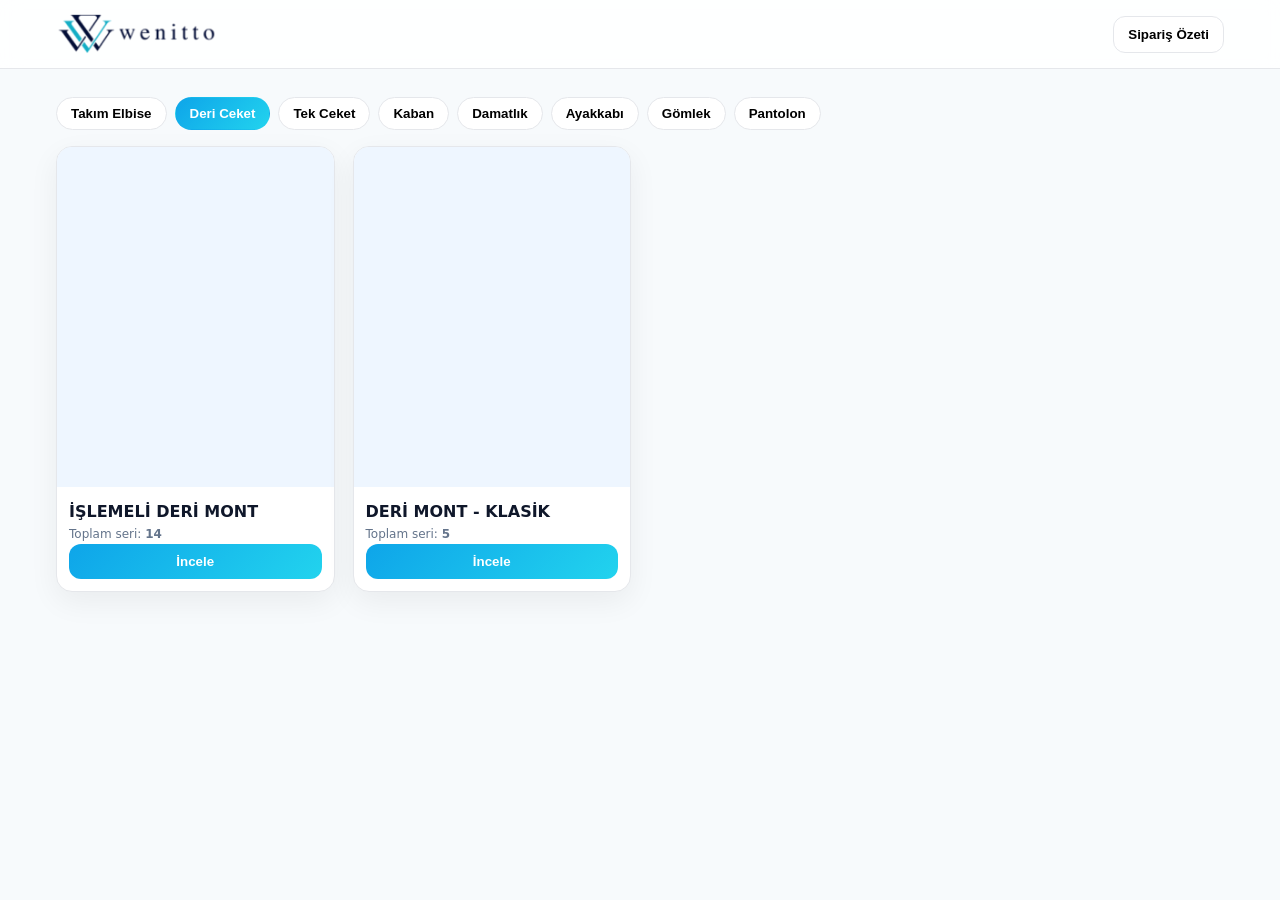
==== index.html @ d5bfa635 "Update index.html" ====
<!doctype html>
<html lang="tr">
<head>
<meta charset="utf-8"/>
<meta name="viewport" content="width=device-width, initial-scale=1"/>
<title>Wenitto – Toptan Sipariş</title>
<style>
:root{--bg:#f7fafc;--panel:#fff;--border:#e5e7eb;--muted:#64748b;--text:#0f172a;
      --brand:#0ea5e9;--brand2:#22d3ee;--shadow:0 10px 30px rgba(2,8,23,.06)}
*{box-sizing:border-box} body{margin:0;background:var(--bg);color:var(--text);font:16px/1.6 system-ui,-apple-system,Segoe UI,Roboto,Helvetica,Arial}
a{color:inherit} img{display:block;max-width:100%}
header{position:sticky;top:0;z-index:30;background:#ffffffd9;backdrop-filter:saturate(180%) blur(10px);border-bottom:1px solid var(--border)}
.wrap{max-width:1200px;margin:0 auto;padding:14px 16px}
.flex{display:flex;gap:12px;align-items:center}.grow{flex:1}.logo img{height:40px}
.btn{border:0;border-radius:12px;padding:10px 14px;cursor:pointer;font-weight:700}
.btn.primary{background:linear-gradient(135deg,var(--brand),var(--brand2));color:#fff}
.btn.ghost{background:#fff;border:1px solid var(--border)}
.tabs{display:flex;gap:8px;flex-wrap:wrap;margin:10px 0 16px}
.tab{border:1px solid var(--border);background:#fff;border-radius:999px;padding:8px 14px;font-weight:700;cursor:pointer}
.tab.active{background:linear-gradient(135deg,var(--brand),var(--brand2));color:#fff;border-color:transparent}
.grid{display:grid;grid-template-columns:repeat(auto-fill,minmax(260px,1fr));gap:18px}
.card{background:var(--panel);border:1px solid var(--border);border-radius:16px;overflow:hidden;box-shadow:var(--shadow);display:flex;flex-direction:column}
.thumb{height:340px;background:#eef6ff;display:flex;align-items:center;justify-content:center;overflow:hidden}
.thumb img{height:100%;object-fit:cover}
.pad{padding:12px}.title{font-weight:800}.muted{color:var(--muted)}
.small{font-size:12px;color:var(--muted)}
.btn.block{width:100%}

/* Drawer */
.drawer{position:fixed;right:16px;bottom:16px;width:min(460px,92vw);background:#fff;border:1px solid var(--border);border-radius:16px;overflow:hidden;box-shadow:var(--shadow)}
.drawer header{display:flex;gap:10px;align-items:center;padding:10px;border-bottom:1px solid var(--border)}
.line{display:flex;align-items:start;justify-content:space-between;gap:8px;border-top:1px dashed var(--border);padding:10px 12px}

/* Modal */
dialog{border:1px solid var(--border);border-radius:16px;padding:0;background:#fff;max-width:min(1000px,96vw);box-shadow:var(--shadow)}
dialog::backdrop{background:rgba(2,8,23,.35)}
.modal-head{display:flex;gap:12px;align-items:center;padding:12px;border-bottom:1px solid var(--border)}
.modal-body{display:grid;grid-template-columns:1.1fr 1fr}
@media(max-width:840px){.modal-body{grid-template-columns:1fr}}
.left{min-height:420px}.left img{width:100%;height:100%;object-fit:cover}
.kv{display:grid;grid-template-columns:120px 1fr;gap:8px 12px;padding:12px;font-size:14px}
.blockbox{margin:12px;padding:12px;border:1px solid var(--border);border-radius:12px;background:#f8fafc}
.pills{display:grid;grid-template-columns:repeat(3,1fr);gap:8px}
.pill{background:#fff;border:1px solid var(--border);border-radius:10px;padding:10px;text-align:center}
.stockok{color:#065f46;font-weight:700}.stockzero{color:#b91c1c;font-weight:700}
.swatches{display:flex;gap:6px;flex-wrap:wrap;padding:0 12px 12px}
.sw{border:1px solid var(--border);background:#fff;border-radius:999px;padding:6px 10px;font-size:12px;cursor:pointer}
.sw.active{background:linear-gradient(135deg,var(--brand),var(--brand2));color:#fff;border-color:transparent}
</style>
</head>
<body>
<header>
  <div class="wrap flex">
    <div class="logo"><img src="wenitto-logo.png" alt="Wenitto"></div>
    <div class="grow"></div>
    <button id="btnOpenOrder" class="btn ghost">Sipariş Özeti</button>
  </div>
</header>

<main class="wrap" style="padding:18px 16px 120px">
  <nav id="tabs" class="tabs"></nav>
  <div id="grid" class="grid"></div>
</main>

<!-- Drawer -->
<section id="drawer" class="drawer" hidden>
  <header><b>Sipariş Özeti</b><div class="grow"></div><button id="btnCloseOrder" class="btn ghost">Kapat</button></header>
  <div id="orderLines"></div>
  <div class="line"><div class="muted">Toplam Seri</div><div id="totalSeries" style="font-weight:800">0</div></div>
  <div class="line"><div class="muted">Toplam Adet</div><div id="totalQty" style="font-weight:800">0</div></div>
  <div class="line">
    <button id="btnClear" class="btn ghost">Temizle</button>
    <button id="btnWhatsApp" class="btn primary" style="flex:1">WhatsApp Sipariş</button>
  </div>
</section>

<!-- Modal -->
<dialog id="modal">
  <div class="modal-head">
    <div id="mTitle" style="font-weight:800"></div>
    <div class="grow"></div>
    <button id="mClose" class="btn ghost">Kapat</button>
  </div>

  <!-- renk swatch -->
  <div id="variantRow" class="swatches" hidden></div>

  <div class="modal-body">
    <div class="left"><img id="mImg" alt=""></div>
    <div class="right">
      <div class="kv">
        <div>Ürün Kodu</div><div id="mSku" class="muted"></div>
        <div>Renk</div><div id="mColor" class="muted"></div>
        <div>Kategori</div><div id="mCat" class="muted"></div>
        <div>Beden Seti</div><div id="mSizeSet" class="muted"></div>
      </div>

      <div class="blockbox">
        <div style="display:flex;gap:12px;align-items:center;flex-wrap:wrap">
          <div>Depo: <span id="mStockText" class="stockok"></span></div>
          <div class="muted">|</div>
          <div><b>Kaç Seri?</b> <input id="seriesCount" type="number" min="1" value="1" style="width:90px;padding:8px;border:1px solid var(--border);border-radius:10px"></div>
        </div>
        <div style="margin-top:10px" class="pills" id="pillGrid"></div>
        <small class="muted">Tam seri zorunlu: 1 seri = listelenen bedenlerin her birinden 1 adet.</small>
        <div style="margin-top:10px">
          <button id="mAdd" class="btn primary" style="width:100%">Seriyi Sepete Ekle</button>
        </div>
      </div>
    </div>
  </div>
</dialog>

<script>
/* ================== AYARLAR ================== */
const WHATSAPP_NUMBER = "905418955499";
const SIZE_SET = ["2XL","3XL","L","M","XL"]; // gösterim sırası
const CATEGORIES = ["Takım Elbise","Deri Ceket","Tek Ceket","Kaban","Damatlık","Ayakkabı","Gömlek","Pantolon"];
let currentCat = "Deri Ceket";

/* ============== VERİ YAPISI (MODEL + VARYANT + STOK) ==============
   Deri Ceket kategorisinde model bazlı (tek kart) + renk varyantlı yapı.
   stockMap: { "2XL": 7, "3XL": 7, "L": 7, "M": 7, "XL": 7 }
   Toplam SERİ = stockMap içindeki minimum değer (tam seri için her bedenden 1 gereklidir)
*/

/* ---- MODELS (renk çipli) ---- */
const MODELS = [
  /* Deri Ceket – ÖRNEK model (3 renk) */
  {
    cat:"Deri Ceket",
    model:"WN04RF007",
    name:"İŞLEMELİ DERİ MONT",
    sizes:[...SIZE_SET],
    variants:[
      { color:"Kahve",  sku:"WN04RF007-KAH",  img:"https://via.placeholder.com/600x750?text=WN04SF053-KAH",
        stockMap:{ "2XL":7, "3XL":7, "L":7, "M":7, "XL":7 } },
      { color:"Siyah",  sku:"WN04SF053-SIY",  img:"https://via.placeholder.com/600x750?text=WN04SF053-SIY",
        stockMap:{ "2XL":7, "3XL":7, "L":7, "M":7, "XL":7 } },
    ]
  },

  /* Başka bir Deri Ceket modeli – örnek */
  {
    cat:"Deri Ceket",
    model:"WN05LX110",
    name:"DERİ MONT - KLASİK",
    sizes:[...SIZE_SET],
    variants:[
      { color:"Siyah",  sku:"WN05LX110-SIY", img:"https://via.placeholder.com/600x750?text=WN05LX110-SIY",
        stockMap:{ "2XL":3, "3XL":4, "L":4, "M":4, "XL":3 } },
      { color:"Kahve",  sku:"WN05LX110-KAH", img:"https://via.placeholder.com/600x750?text=WN05LX110-KAH",
        stockMap:{ "2XL":2, "3XL":2, "L":2, "M":2, "XL":2 } },
    ]
  },

  /* Diğer kategorilerde de örnek model istersek buraya ekleyebiliriz */
];

/* ---- PRODUCTS (tek renk kart) -> sadece örnek göstermek için ---- */
const PRODUCTS = [
  { cat:"Takım Elbise", sku:"WN-SUIT-001-NVY", name:"Klasik Takım – Lacivert", color:"Lacivert",
    sizes:[46,48,50,52,54,56], img:"https://images.unsplash.com/photo-1592878904946-b3cd1d0a9f28?q=80&w=1200&auto=format&fit=crop"},
  { cat:"Takım Elbise", sku:"WN-SUIT-002-GRY", name:"Modern Takım – Gri", color:"Gri",
    sizes:[46,48,50,52,54,56], img:"https://images.unsplash.com/photo-1542326237-94b1c5a5382a?q=80&w=1200&auto=format&fit=crop"},

  { cat:"Tek Ceket", sku:"WN-JKT-055-BLK", name:"Twill Ceket – Siyah", color:"Siyah",
    sizes:[46,48,50,52,54], img:"https://images.unsplash.com/photo-1520975954732-35dd222996f2?q=80&w=1200&auto=format&fit=crop"},

  { cat:"Kaban", sku:"WN-COAT-210-CAM", name:"Wool Coat – Camel", color:"Camel",
    sizes:[48,50,52,54,56], img:"https://images.unsplash.com/photo-1519741347686-c1e0d8be53ae?q=80&w=1200&auto=format&fit=crop"},

  { cat:"Damatlık", sku:"WN-TUX-001-BLK", name:"Damatlık – Siyah", color:"Siyah",
    sizes:[46,48,50,52,54], img:"https://images.unsplash.com/photo-1520975954732-35dd222996f2?q=80&w=1200&auto=format&fit=crop"},

  { cat:"Ayakkabı", sku:"WN-SHOE-001-BLK", name:"Klasik Ayakkabı", color:"Siyah",
    sizes:["40","41","42","43","44"], img:"https://images.unsplash.com/photo-1552346154-21d32810aba3?q=80&w=1200&auto=format&fit=crop"},

  { cat:"Gömlek", sku:"WN-SHIRT-001-WHT", name:"Düz Gömlek – Beyaz", color:"Beyaz",
    sizes:["S","M","L","XL","2XL"], img:"https://images.unsplash.com/photo-1541099649105-f69ad21f3246?q=80&w=1200&auto=format&fit=crop"},

  { cat:"Pantolon", sku:"WN-PANT-001-GRY", name:"Klasik Pantolon – Gri", color:"Gri",
    sizes:[46,48,50,52,54], img:"https://images.unsplash.com/photo-1548883354-bef28f394cfe?q=80&w=1200&auto=format&fit=crop"},
];

/* ================== INVENTORY ==================
   MODELS içindeki stockMap kalıcı kaynaktır.
   SERİ SAYISI = ilgili varyantın stockMap içindeki min değer.
   Sepete ekleyince stockMap[beden] -= seriSayısı (her beden için).
*/

/* ---------- UI Helpers ---------- */
const TABS=document.getElementById('tabs');
const GRID=document.getElementById('grid');
function hTabs(){
  TABS.innerHTML=CATEGORIES.map(c=>`<button class="tab ${c===currentCat?'active':''}" data-cat="${c}">${c}</button>`).join('');
}
TABS.addEventListener('click',e=>{
  const b=e.target.closest('.tab'); if(!b) return;
  currentCat=b.dataset.cat; hTabs(); renderGrid();
});

function cardForProduct(p){
  return `<article class="card">
    <div class="thumb"><img src="${p.img}" alt=""></div>
    <div class="pad">
      <div class="title">${p.name}</div>
      <div class="small">${p.sku} · ${p.color||""}</div>
      <button class="btn block primary" data-sku="${p.sku}">İncele</button>
    </div>
  </article>`;
}

function seriesFromStockMap(stockMap){
  // min değer (tam seri için her bedenden bir gerekir)
  return Math.max(0, ...[1]) && Math.min(...Object.values(stockMap||{}).map(x=>Number(x)||0));
}

function cardForModel(m){
  const totalSeries = m.variants.reduce((s,v)=> s + seriesFromStockMap(v.stockMap), 0);
  const cover = m.variants[0]?.img || "";
  return `<article class="card">
    <div class="thumb"><img src="${cover}" alt=""></div>
    <div class="pad">
      <div class="title">${m.name}</div>
      <div class="small">Toplam seri: <b>${totalSeries}</b></div>
      <button class="btn block primary" data-open-model="${m.model}">İncele</button>
    </div>
  </article>`;
}

function renderGrid(){
  const ms = MODELS.filter(x=>x.cat===currentCat);
  const ps = PRODUCTS.filter(x=>x.cat===currentCat);
  const html1 = ms.map(cardForModel).join('');
  const html2 = ps.slice(0,3).map(cardForProduct).join('');
  GRID.innerHTML = (html1 + html2) || `<div class="muted">Bu kategoride henüz ürün yok.</div>`;
}

/* ================== MODAL (ÜRÜN DETAYI) ================== */
const modal = document.getElementById('modal');
const mTitle=document.getElementById('mTitle'), mSku=document.getElementById('mSku'),
      mColor=document.getElementById('mColor'), mCat=document.getElementById('mCat'),
      mImg=document.getElementById('mImg'), mSizeSet=document.getElementById('mSizeSet'),
      mStockText=document.getElementById('mStockText'), seriesCountInput=document.getElementById('seriesCount'),
      mAdd=document.getElementById('mAdd'), mClose=document.getElementById('mClose'),
      variantRow=document.getElementById('variantRow'), pillGrid=document.getElementById('pillGrid');

let currentModel=null, currentVariantIndex=0, currentSizes=[], currentCatName="";

function openModel(m, vi=0){
  currentModel=m; currentVariantIndex=vi; currentCatName=m.cat; currentSizes=m.sizes||[];
  showVariant(vi);
  // renk çipleri
  variantRow.hidden=false;
  variantRow.innerHTML = m.variants.map((v,i)=>`<button class="sw ${i===vi?'active':''}" data-vi="${i}">${v.color}</button>`).join('');
  modal.showModal();
}

function showVariant(vi){
  currentVariantIndex=vi;
  const v = currentModel.variants[vi];
  mTitle.textContent = `${currentModel.name}`;
  mSku.textContent = v.sku; mColor.textContent = v.color; mCat.textContent=currentModel.cat;
  mImg.src = v.img;
  mSizeSet.textContent = currentModel.sizes.join(" - ");
  const seri = seriesFromStockMap(v.stockMap);
  mStockText.textContent = `${seri} seri`;
  mStockText.className = seri>0 ? 'stockok' : 'stockzero';
  seriesCountInput.value = 1;
  drawPills(v.stockMap, 0);
}

function drawPills(stockMap, req){
  // req: istenen seri
  pillGrid.innerHTML = currentSizes.map(sz=>{
    const left = (stockMap[sz]||0);
    const after = Math.max(0, left - req);
    return `<div class="pill">
      <div><b>${sz}</b></div>
      <div class="small">Kalan: <b>${left}</b></div>
      ${req>0? `<div class="small">Sonrası: <b>${after}</b></div>`:''}
    </div>`;
  }).join('');
}

variantRow.addEventListener('click',(e)=>{
  const sw=e.target.closest('.sw'); if(!sw) return;
  openModel(currentModel, Number(sw.dataset.vi));
});

seriesCountInput.addEventListener('input',()=>{
  const n = Math.max(1, parseInt(seriesCountInput.value||'1',10));
  seriesCountInput.value = n;
  const v = currentModel.variants[currentVariantIndex];
  drawPills(v.stockMap, n);
});

mClose.addEventListener('click',()=>modal.close());

GRID.addEventListener('click',(e)=>{
  const b=e.target.closest('[data-open-model]');
  if(b){
    const m = MODELS.find(x=>x.model===b.dataset.openModel);
    if(m) openModel(m,0);
    return;
  }
  const pbtn=e.target.closest('[data-sku]');
  if(pbtn){
    const p = PRODUCTS.find(x=>x.sku===pbtn.dataset.sku);
    if(p){ // tek renk ürün için minimal modal
      currentModel = {cat:p.cat, name:p.name, sizes:p.sizes, variants:[{color:p.color, sku:p.sku, img:p.img, stockMap:Object.fromEntries((p.sizes||[]).map(s=>[s,99]))}]};
      openModel(currentModel,0);
    }
  }
});

/* ================== CART & STOK DÜŞÜRME ================== */
const drawer=document.getElementById('drawer'), btnOpenOrder=document.getElementById('btnOpenOrder'),
      btnCloseOrder=document.getElementById('btnCloseOrder'), btnClear=document.getElementById('btnClear'),
      btnWhatsApp=document.getElementById('btnWhatsApp'), orderLines=document.getElementById('orderLines'),
      totalQtyEl=document.getElementById('totalQty'), totalSeriesEl=document.getElementById('totalSeries');

const CART = new Map(); // key=sku
btnOpenOrder.addEventListener('click',()=>drawer.hidden=false);
btnCloseOrder.addEventListener('click',()=>drawer.hidden=true);
btnClear.addEventListener('click',()=>{ CART.clear(); renderOrder(); });

mAdd.addEventListener('click',()=>{
  const want = Math.max(1, parseInt(seriesCountInput.value||'1',10));
  const v = currentModel.variants[currentVariantIndex];
  const seri = seriesFromStockMap(v.stockMap);
  if(want > seri){ alert(`Yetersiz seri. Mevcut: ${seri}`); return; }

  // Sepete yaz
  const key=v.sku;
  const prev=CART.get(key)||{series:0};
  CART.set(key,{ sku:v.sku, name:currentModel.name, color:v.color, cat:currentModel.cat, series:prev.series+want, sizes:[...currentModel.sizes] });

  // Stoku düşür (her bedenden want)
  currentModel.sizes.forEach(sz=>{ v.stockMap[sz] = Math.max(0, (v.stockMap[sz]||0) - want); });

  // modal bilgilerini güncelle
  showVariant(currentVariantIndex);
  renderOrder();
  drawer.hidden=false;
});

function renderOrder(){
  let html=''; let totalSeries=0, totalQty=0;
  for(const row of CART.values()){
    const qty = row.series * row.sizes.length;
    totalSeries += row.series; totalQty += qty;
    html += `<div class="line">
      <div>
        <div style="font-weight:700">${row.name} – ${row.color}</div>
        <div class="muted">${row.sku} · ${row.cat}</div>
        <div class="muted">Seri (${row.sizes.join(' / ')}): <b>${row.series}</b> → Adet: <b>${qty}</b></div>
      </div>
      <button class="btn ghost" data-del="${row.sku}">Sil</button>
    </div>`;
  }
  orderLines.innerHTML = html || `<div class="line"><div class="muted">Sepet boş.</div></div>`;
  totalQtyEl.textContent = totalQty; totalSeriesEl.textContent = totalSeries;
  renderGrid(); // kartlardaki toplam seri yenilensin
}
orderLines.addEventListener('click',(e)=>{
  const b=e.target.closest('button[data-del]'); if(!b) return;
  const row = CART.get(b.dataset.del); if(!row) return;

  // stoku iade etmek istersen:
  // ilgili modeli bul → ilgili varyant → her bedene row.series ekle
  for(const m of MODELS){
    const v = m.variants?.find(x=>x && x.sku===row.sku);
    if(v){
      m.sizes.forEach(sz=>{ v.stockMap[sz] = (v.stockMap[sz]||0) + row.series; });
      break;
    }
  }
  CART.delete(b.dataset.del);
  renderOrder();
});

btnWhatsApp.addEventListener('click',()=>{
  if(CART.size===0){ alert("Sepet boş."); return; }
  const lines=[];
  for(const row of CART.values()){
    const per = row.sizes.map(s=>`${s}: ${row.series}`).join(', ');
    lines.push(`- ${row.sku} (${row.color}) · SERİ x${row.series} [${row.sizes.join('/')}] | ${per}`);
  }
  const msg = `Wenitto Toptan Sipariş%0A%0A${lines.join('%0A')}%0A%0AToplam Seri: ${totalSeriesEl.textContent}%0AToplam Adet: ${totalQtyEl.textContent}`;
  window.open(`https://wa.me/${WHATSAPP_NUMBER}?text=${msg}`,'_blank');
});

/* ================== INIT ================== */
(function init(){
  hTabs(); renderGrid();
})();
</script>

<!-- ================== BURAYA EXCEL'DEN JSON YAPIŞTIR (İSTEĞE BAĞLI) ==================
  Şekil:
  MODELS.push({
    cat:"Deri Ceket",
    model:"WN04SF053",
    name:"DERİ MONT - BİKER",
    sizes:["2XL","3XL","L","M","XL"],
    variants:[
      { color:"Kahve", sku:"WN04SF053-KAH", img:"/img/deri/WN04SF053-KAH.jpg",
        stockMap:{ "2XL":5, "3XL":5, "L":5, "M":5, "XL":5 } },
      { color:"Siyah", sku:"WN04SF053-SIY", img:"/img/deri/WN04SF053-SIY.jpg",
        stockMap:{ "2XL":7, "3XL":7, "L":7, "M":7, "XL":7 } },
      { color:"Taba",  sku:"WN04SF053-TAB", img:"/img/deri/WN04SF053-TAB.jpg",
        stockMap:{ "2XL":5, "3XL":5, "L":5, "M":5, "XL":5 } }
    ]
  });
  Yapıştırınca sayfayı yenile; otomatik kartlara eklenecek.
============================================================================ -->
</body>
</html>
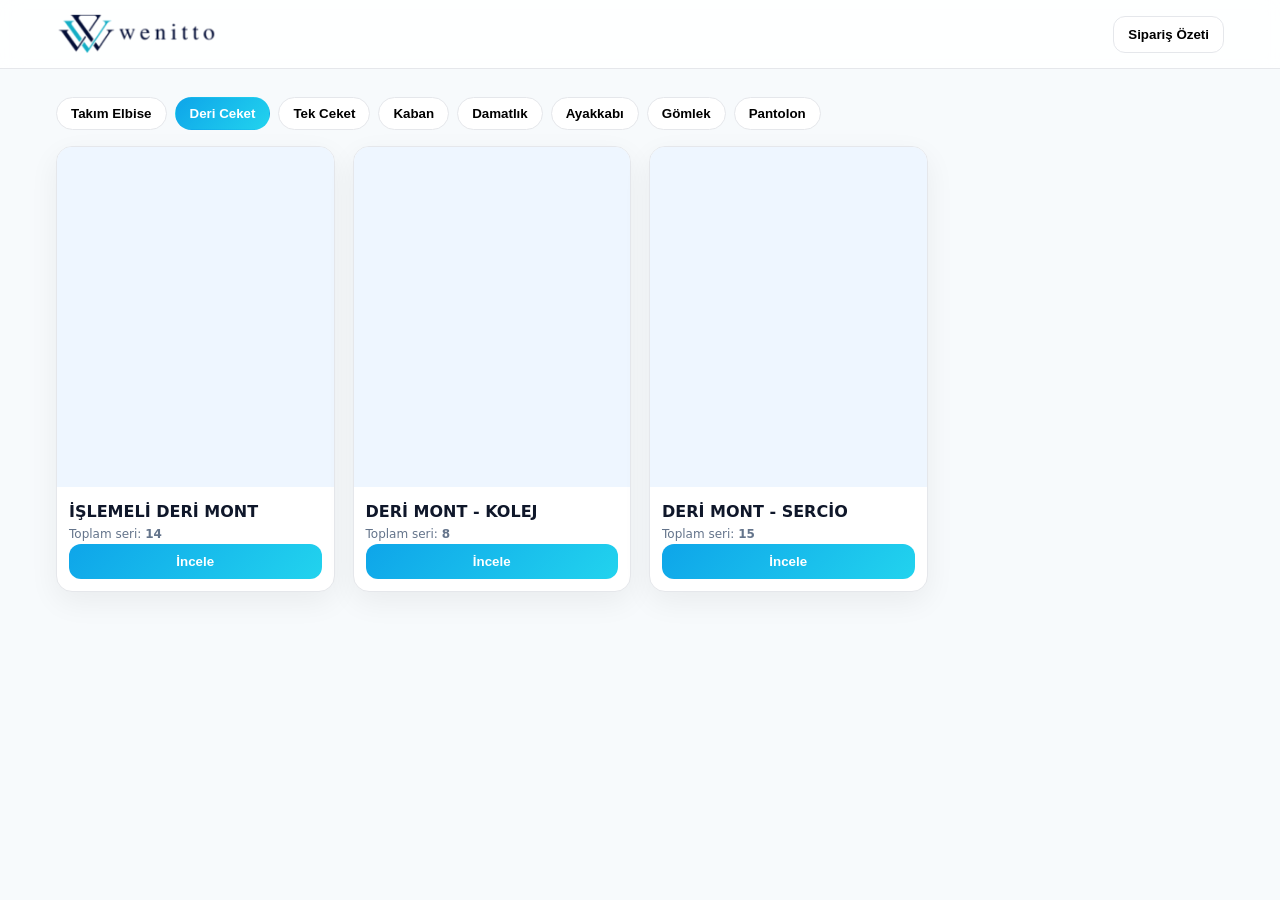
==== commit 2c50b141: "Update index.html" ====
--- a/index.html
+++ b/index.html
@@ -135,7 +135,7 @@
     variants:[
       { color:"Kahve",  sku:"WN04RF007-KAH",  img:"https://via.placeholder.com/600x750?text=WN04SF053-KAH",
         stockMap:{ "2XL":7, "3XL":7, "L":7, "M":7, "XL":7 } },
-      { color:"Siyah",  sku:"WN04SF053-SIY",  img:"https://via.placeholder.com/600x750?text=WN04SF053-SIY",
+      { color:"Siyah",  sku:"WN04RF007-SIY",  img:"https://via.placeholder.com/600x750?text=WN04SF053-SIY",
         stockMap:{ "2XL":7, "3XL":7, "L":7, "M":7, "XL":7 } },
     ]
   },
@@ -143,16 +143,35 @@
   /* Başka bir Deri Ceket modeli – örnek */
   {
     cat:"Deri Ceket",
-    model:"WN05LX110",
-    name:"DERİ MONT - KLASİK",
+    model:"WN04RF004",
+    name:"DERİ MONT - KOLEJ",
     sizes:[...SIZE_SET],
     variants:[
-      { color:"Siyah",  sku:"WN05LX110-SIY", img:"https://via.placeholder.com/600x750?text=WN05LX110-SIY",
-        stockMap:{ "2XL":3, "3XL":4, "L":4, "M":4, "XL":3 } },
-      { color:"Kahve",  sku:"WN05LX110-KAH", img:"https://via.placeholder.com/600x750?text=WN05LX110-KAH",
+      { color:"Siyah",  sku:"WN04RF004-SIY", img:"https://via.placeholder.com/600x750?text=WN05LX110-SIY",
+        stockMap:{ "2XL":3, "3XL":3, "L":3, "M":3, "XL":3 } },
+      { color:"Kahve",  sku:"WN04RF004-KAH", img:"https://via.placeholder.com/600x750?text=WN05LX110-KAH",
         stockMap:{ "2XL":2, "3XL":2, "L":2, "M":2, "XL":2 } },
+      { color:"Taba",  sku:"WN04RF004-TAB", img:"https://via.placeholder.com/600x750?text=WN05LX110-KAH",
+        stockMap:{ "2XL":3, "3XL":3, "L":3, "M":3, "XL":3 } },
     ]
   },
+
+      
+  {
+    cat:"Deri Ceket",
+    model:"WN04KL003",
+    name:"DERİ MONT - SERCİO",
+    sizes:[...SIZE_SET],
+    variants:[
+      { color:"Kahve",  sku:"WN04KL003-KAH",  img:"https://via.placeholder.com/600x750?text=WN04SF053-KAH",
+        stockMap:{ "2XL":5, "3XL":5, "L":5, "M":5, "XL":5 } },
+      { color:"Siyah",  sku:"WN04KL003-SIY",  img:"https://via.placeholder.com/600x750?text=WN04SF053-SIY",
+        stockMap:{ "2XL":7, "3XL":7, "L":7, "M":7, "XL":7 } },
+       { color:"Taba",  sku:"WN04KL003-TAB",  img:"https://via.placeholder.com/600x750?text=WN04SF053-SIY",
+        stockMap:{ "2XL":4, "3XL":4, "L":4, "M":3, "XL":4 } },
+    ]
+  },
+
 
   /* Diğer kategorilerde de örnek model istersek buraya ekleyebiliriz */
 ];
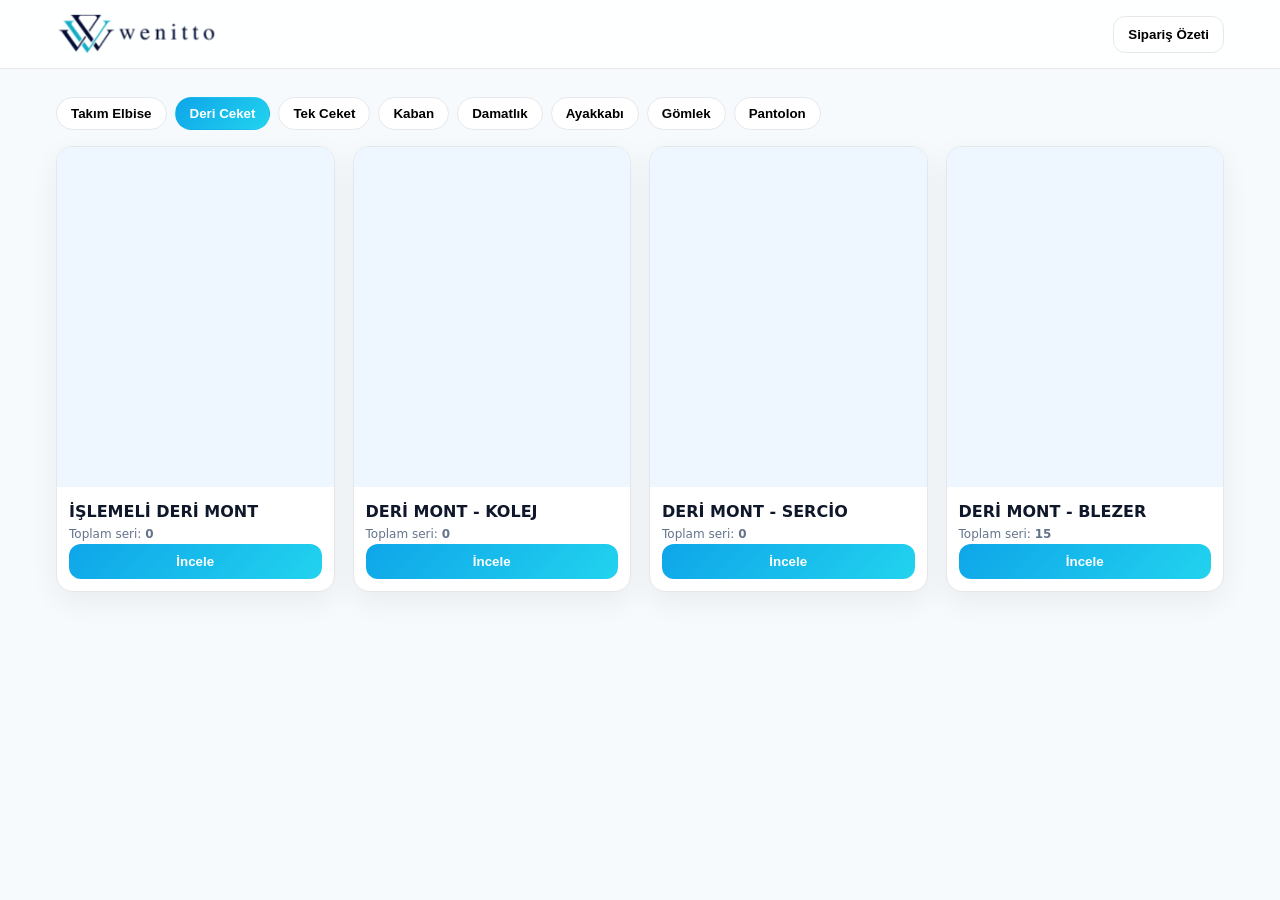
==== commit 2a395de4: "Update index.html" ====
--- a/index.html
+++ b/index.html
@@ -114,13 +114,13 @@
 <script>
 /* ================== AYARLAR ================== */
 const WHATSAPP_NUMBER = "905418955499";
-const SIZE_SET = ["2XL","3XL","L","M","XL"]; // gösterim sırası
+const SIZE_SET = ["3XL","2XL","L","M","XL","S"]; // gösterim sırası
 const CATEGORIES = ["Takım Elbise","Deri Ceket","Tek Ceket","Kaban","Damatlık","Ayakkabı","Gömlek","Pantolon"];
 let currentCat = "Deri Ceket";
 
 /* ============== VERİ YAPISI (MODEL + VARYANT + STOK) ==============
    Deri Ceket kategorisinde model bazlı (tek kart) + renk varyantlı yapı.
-   stockMap: { "2XL": 7, "3XL": 7, "L": 7, "M": 7, "XL": 7 }
+   stockMap: { "3XL": 7, "2XL": 7, "L": 7, "M": 7, "XL": 7, "S":0  }
    Toplam SERİ = stockMap içindeki minimum değer (tam seri için her bedenden 1 gereklidir)
 */
 
@@ -134,9 +134,9 @@
     sizes:[...SIZE_SET],
     variants:[
       { color:"Kahve",  sku:"WN04RF007-KAH",  img:"https://via.placeholder.com/600x750?text=WN04SF053-KAH",
-        stockMap:{ "2XL":7, "3XL":7, "L":7, "M":7, "XL":7 } },
+        stockMap:{ "3XL":7, "2XL":7, "L":7, "M":7, "XL":7, "S":0 } },
       { color:"Siyah",  sku:"WN04RF007-SIY",  img:"https://via.placeholder.com/600x750?text=WN04SF053-SIY",
-        stockMap:{ "2XL":7, "3XL":7, "L":7, "M":7, "XL":7 } },
+        stockMap:{ "3XL":7, "2XL":7, "L":7, "M":7, "XL":7, "S":0 } },
     ]
   },
 
@@ -148,11 +148,11 @@
     sizes:[...SIZE_SET],
     variants:[
       { color:"Siyah",  sku:"WN04RF004-SIY", img:"https://via.placeholder.com/600x750?text=WN05LX110-SIY",
-        stockMap:{ "2XL":3, "3XL":3, "L":3, "M":3, "XL":3 } },
+        stockMap:{ "3XL":3, "2XL":3, "L":3, "M":3, "XL":3, "S":0 } },
       { color:"Kahve",  sku:"WN04RF004-KAH", img:"https://via.placeholder.com/600x750?text=WN05LX110-KAH",
-        stockMap:{ "2XL":2, "3XL":2, "L":2, "M":2, "XL":2 } },
+        stockMap:{ "3XL":2, "2XL":2, "L":2, "M":2, "XL":2, "S":0 } },
       { color:"Taba",  sku:"WN04RF004-TAB", img:"https://via.placeholder.com/600x750?text=WN05LX110-KAH",
-        stockMap:{ "2XL":3, "3XL":3, "L":3, "M":3, "XL":3 } },
+        stockMap:{ "3XL":3, "2XL":3, "L":3, "M":3, "XL":3, "S":0 } },
     ]
   },
 
@@ -164,15 +164,28 @@
     sizes:[...SIZE_SET],
     variants:[
       { color:"Kahve",  sku:"WN04KL003-KAH",  img:"https://via.placeholder.com/600x750?text=WN04SF053-KAH",
-        stockMap:{ "2XL":5, "3XL":5, "L":5, "M":5, "XL":5 } },
+        stockMap:{ "3XL":5, "2XL":5, "L":5, "M":5, "XL":5, "S":0 } },
       { color:"Siyah",  sku:"WN04KL003-SIY",  img:"https://via.placeholder.com/600x750?text=WN04SF053-SIY",
-        stockMap:{ "2XL":7, "3XL":7, "L":7, "M":7, "XL":7 } },
+        stockMap:{ "3XL":7, "2XL":7, "L":7, "M":7, "XL":7, "S":0 } },
        { color:"Taba",  sku:"WN04KL003-TAB",  img:"https://via.placeholder.com/600x750?text=WN04SF053-SIY",
-        stockMap:{ "2XL":4, "3XL":4, "L":4, "M":3, "XL":4 } },
+        stockMap:{ "3XL":4, "2XL":4, "L":4, "M":3, "XL":4, "S":0 } },
     ]
   },
 
-
+{
+    cat:"Deri Ceket",
+    model:"WN04KL001",
+    name:"DERİ MONT - BLEZER",
+    sizes:[...SIZE_SET],
+    variants:[
+      { color:"Kahve",  sku:"WN04KL001-KAH",  img:"https://via.placeholder.com/600x750?text=WN04SF053-KAH",
+        stockMap:{ "3XL":6, "2XL":10, "L":15, "M":10, "XL":15, "S":10 } },
+      { color:"Siyah",  sku:"WN04KL001-SIY",  img:"https://via.placeholder.com/600x750?text=WN04SF053-SIY",
+        stockMap:{ "3XL":9, "2XL":13, "L":17, "M":13, "XL":18, "S":13 } },
+    ]
+  },
+
+      
   /* Diğer kategorilerde de örnek model istersek buraya ekleyebiliriz */
 ];
 
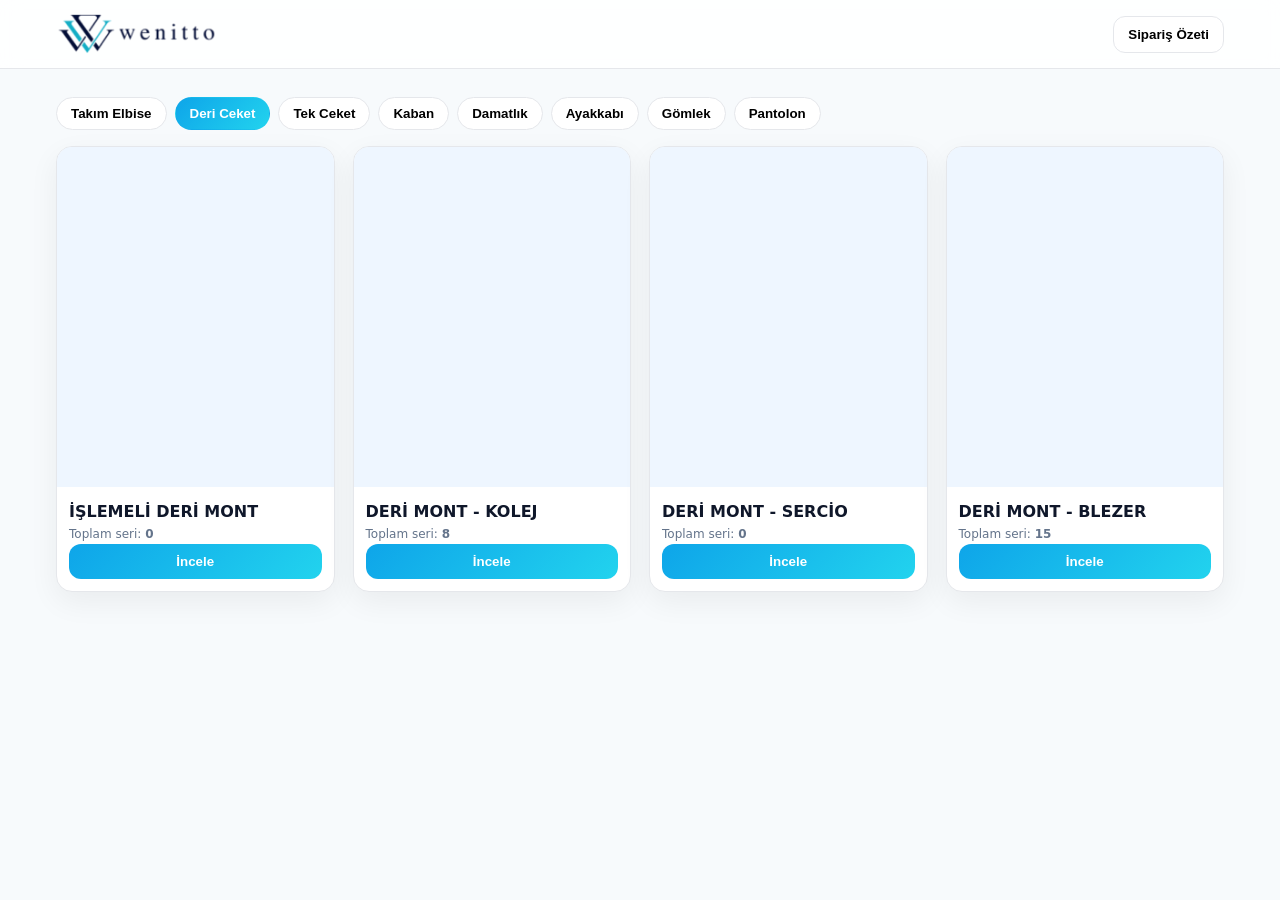
==== commit 03ebce10: "Update index.html" ====
--- a/index.html
+++ b/index.html
@@ -148,11 +148,11 @@
     sizes:[...SIZE_SET],
     variants:[
       { color:"Siyah",  sku:"WN04RF004-SIY", img:"https://via.placeholder.com/600x750?text=WN05LX110-SIY",
-        stockMap:{ "3XL":3, "2XL":3, "L":3, "M":3, "XL":3, "S":0 } },
+        stockMap:{ "3XL":3, "2XL":3, "L":3, "M":3, "XL":3 } },
       { color:"Kahve",  sku:"WN04RF004-KAH", img:"https://via.placeholder.com/600x750?text=WN05LX110-KAH",
-        stockMap:{ "3XL":2, "2XL":2, "L":2, "M":2, "XL":2, "S":0 } },
+        stockMap:{ "3XL":2, "2XL":2, "L":2, "M":2, "XL":2 } },
       { color:"Taba",  sku:"WN04RF004-TAB", img:"https://via.placeholder.com/600x750?text=WN05LX110-KAH",
-        stockMap:{ "3XL":3, "2XL":3, "L":3, "M":3, "XL":3, "S":0 } },
+        stockMap:{ "3XL":3, "2XL":3, "L":3, "M":3, "XL":3 } },
     ]
   },
 
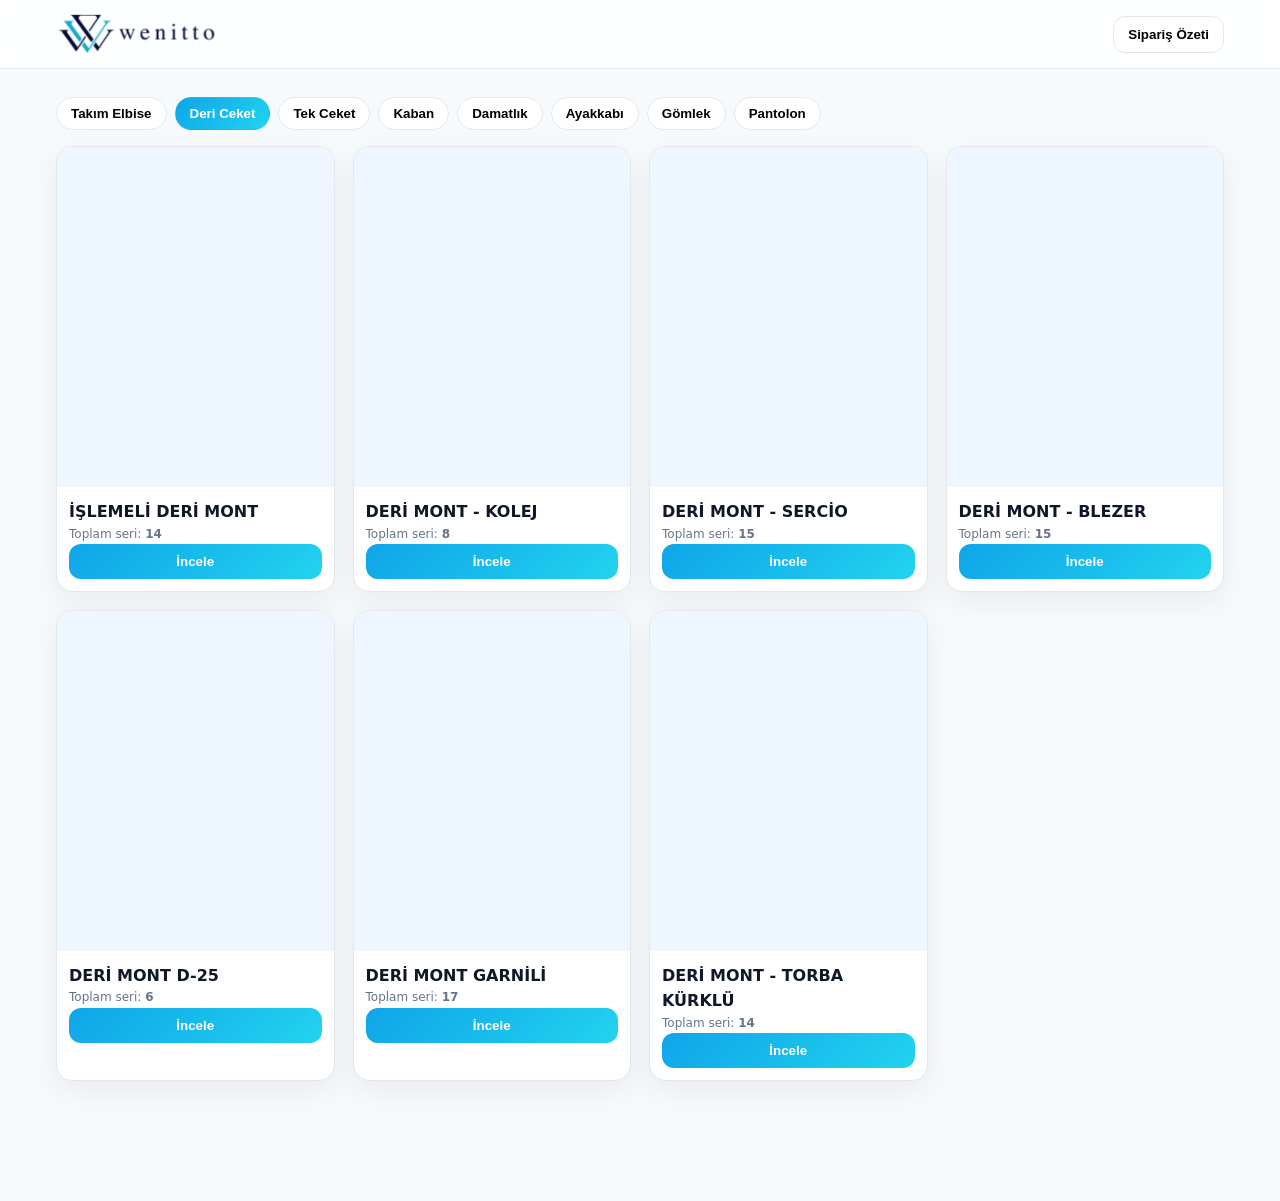
==== commit a1dfb533: "Update index.html" ====
--- a/index.html
+++ b/index.html
@@ -134,9 +134,9 @@
     sizes:[...SIZE_SET],
     variants:[
       { color:"Kahve",  sku:"WN04RF007-KAH",  img:"https://via.placeholder.com/600x750?text=WN04SF053-KAH",
-        stockMap:{ "3XL":7, "2XL":7, "L":7, "M":7, "XL":7, "S":0 } },
+        stockMap:{ "3XL":7, "2XL":7, "L":7, "M":7, "XL":7 } },
       { color:"Siyah",  sku:"WN04RF007-SIY",  img:"https://via.placeholder.com/600x750?text=WN04SF053-SIY",
-        stockMap:{ "3XL":7, "2XL":7, "L":7, "M":7, "XL":7, "S":0 } },
+        stockMap:{ "3XL":7, "2XL":7, "L":7, "M":7, "XL":7 } },
     ]
   },
 
@@ -164,15 +164,15 @@
     sizes:[...SIZE_SET],
     variants:[
       { color:"Kahve",  sku:"WN04KL003-KAH",  img:"https://via.placeholder.com/600x750?text=WN04SF053-KAH",
-        stockMap:{ "3XL":5, "2XL":5, "L":5, "M":5, "XL":5, "S":0 } },
+        stockMap:{ "3XL":5, "2XL":5, "L":5, "M":5, "XL":5 } },
       { color:"Siyah",  sku:"WN04KL003-SIY",  img:"https://via.placeholder.com/600x750?text=WN04SF053-SIY",
-        stockMap:{ "3XL":7, "2XL":7, "L":7, "M":7, "XL":7, "S":0 } },
+        stockMap:{ "3XL":7, "2XL":7, "L":7, "M":7, "XL":7 } },
        { color:"Taba",  sku:"WN04KL003-TAB",  img:"https://via.placeholder.com/600x750?text=WN04SF053-SIY",
-        stockMap:{ "3XL":4, "2XL":4, "L":4, "M":3, "XL":4, "S":0 } },
-    ]
-  },
-
-{
+        stockMap:{ "3XL":4, "2XL":4, "L":4, "M":3, "XL":4 } },
+    ]
+  },
+
+  {
     cat:"Deri Ceket",
     model:"WN04KL001",
     name:"DERİ MONT - BLEZER",
@@ -184,7 +184,51 @@
         stockMap:{ "3XL":9, "2XL":13, "L":17, "M":13, "XL":18, "S":13 } },
     ]
   },
-
+      
+  {
+    cat:"Deri Ceket",
+    model:"WN04SF038",
+    name:"DERİ MONT D-25",
+    sizes:[...SIZE_SET],
+    variants:[
+      { color:"Antik",  sku:"WN04SF038-ANT",  img:"https://via.placeholder.com/600x750?text=WN04SF053-KAH",
+        stockMap:{ "3XL":4, "2XL":5, "L":5, "M":5, "XL":5 } },
+      { color:"Siyah",  sku:"WN04SF038-SIY",  img:"https://via.placeholder.com/600x750?text=WN04SF053-SIY",
+        stockMap:{ "3XL":5, "2XL":5, "L":5, "M":2, "XL":5 } },
+    ]
+  },
+      
+ {
+    cat:"Deri Ceket",
+    model:"WN04RF005",
+    name:"DERİ MONT  GARNİLİ",
+    sizes:[...SIZE_SET],
+    variants:[
+      { color:"Kahve",  sku:"WN04RF005-KAH",  img:"https://via.placeholder.com/600x750?text=WN04SF053-KAH",
+        stockMap:{ "3XL":5, "2XL":5, "L":5, "M":5, "XL":5 } },
+      { color:"Siyah",  sku:"WN04RF005-SIY",  img:"https://via.placeholder.com/600x750?text=WN04SF053-SIY",
+        stockMap:{ "3XL":7, "2XL":7, "L":7, "M":7, "XL":7 } },
+      { color:"Yeşil",  sku:"WN04RF005-YEŞ",  img:"https://via.placeholder.com/600x750?text=WN04SF053-SIY",
+        stockMap:{ "3XL":5, "2XL":5, "L":5, "M":5, "XL":5 } },
+    ]
+  },
+      
+ {
+    cat:"Deri Ceket",
+    model:"WN04KL002",
+    name:"DERİ MONT - TORBA KÜRKLÜ",
+    sizes:[...SIZE_SET],
+    variants:[
+      { color:"Kahve",  sku:"WN04KL002-KAH",  img:"https://via.placeholder.com/600x750?text=WN04SF053-KAH",
+        stockMap:{ "2XL":6, "L":6, "M":6, "XL":6, "S":6 } },
+      { color:"Siyah",  sku:"WN04KL002-SIY",  img:"https://via.placeholder.com/600x750?text=WN04SF053-SIY",
+        stockMap:{ "2XL":7, "L":7, "M":6, "XL":7, "S":6 } },
+      { color:"Taba",  sku:"WN04KL002-TAB",  img:"https://via.placeholder.com/600x750?text=WN04SF053-SIY",
+        stockMap:{ "2XL":3, "L":3, "M":2, "XL":3, "S":3 } },
+      
+    ]
+  },
+      
       
   /* Diğer kategorilerde de örnek model istersek buraya ekleyebiliriz */
 ];
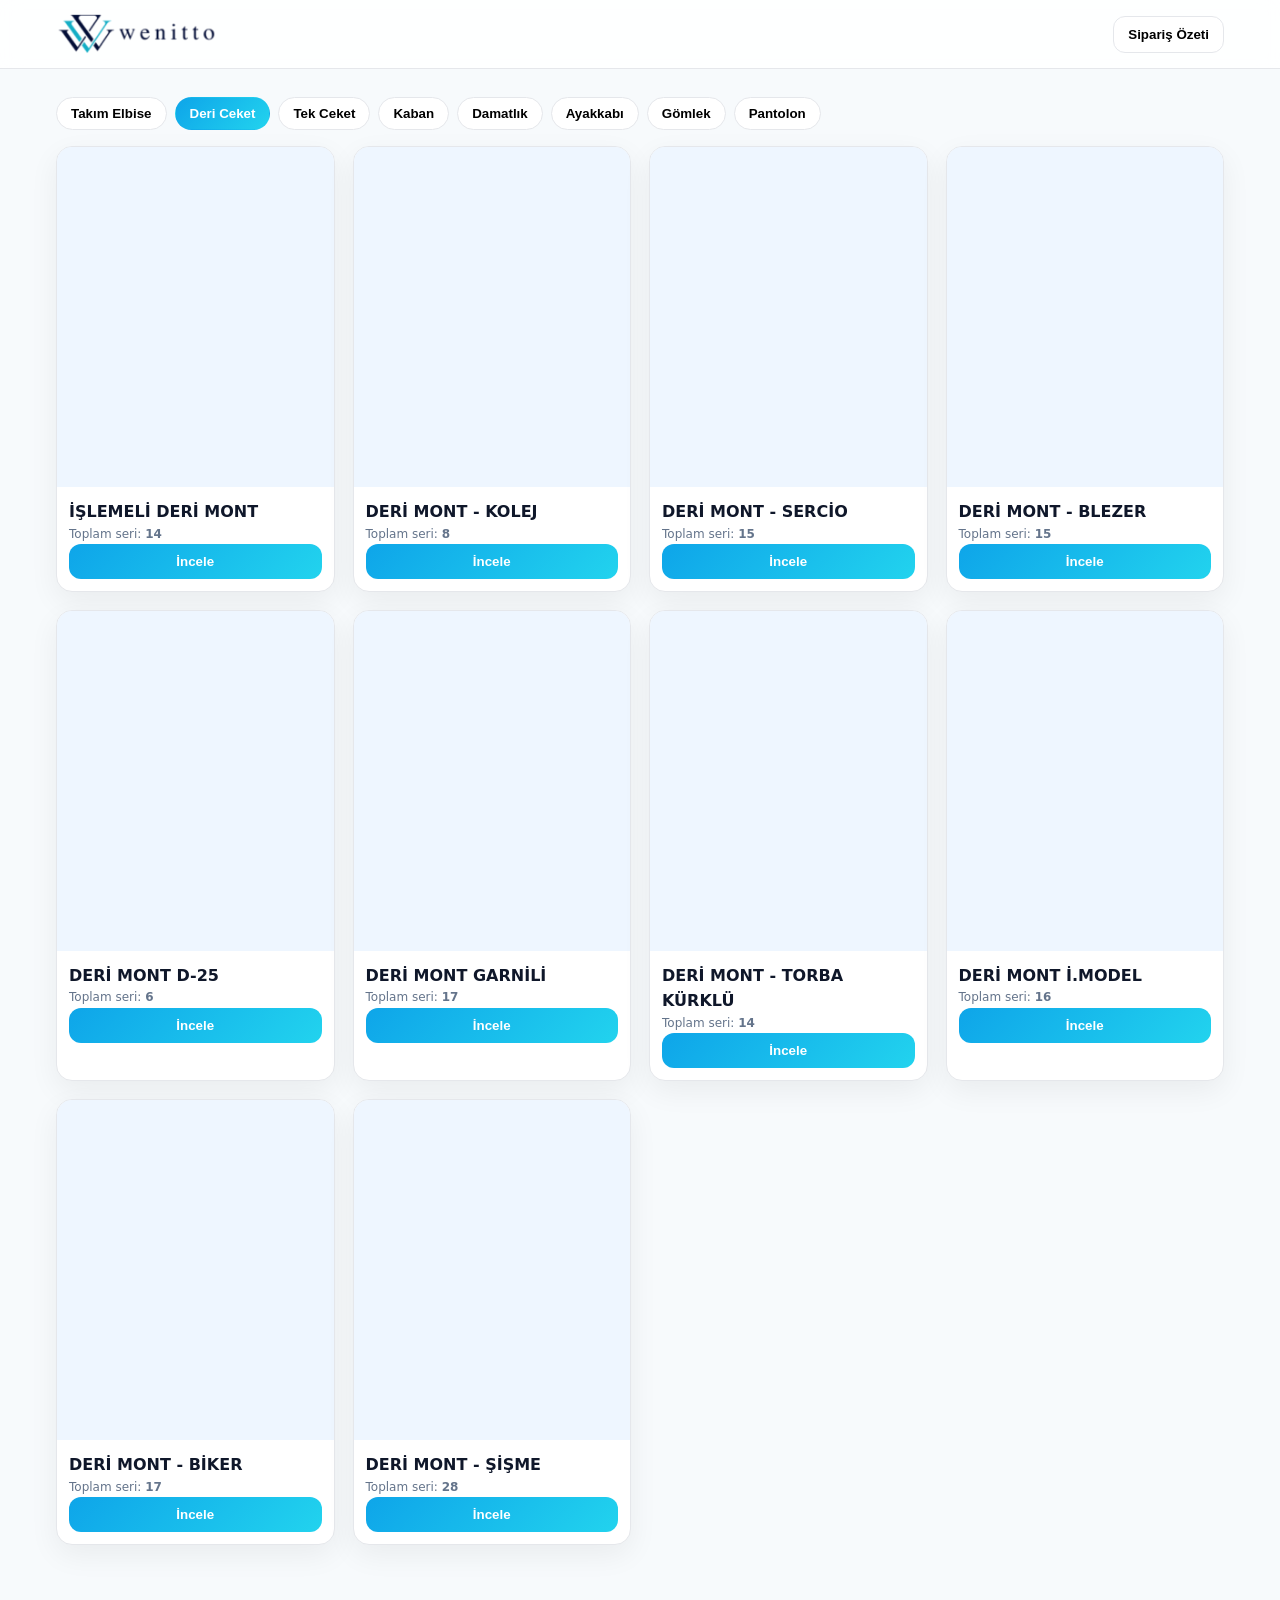
==== commit 0bd4dcb7: "Update index.html" ====
--- a/index.html
+++ b/index.html
@@ -229,6 +229,50 @@
     ]
   },
       
+  {
+    cat:"Deri Ceket",
+    model:"WN04RF006",
+    name:"DERİ MONT İ.MODEL",
+    sizes:[...SIZE_SET],
+    variants:[
+      { color:"Kahve",  sku:"WN04RF006-KAH",  img:"https://via.placeholder.com/600x750?text=WN04SF053-KAH",
+        stockMap:{ "2XL":5, "L":5, "M":5, "XL":5, "S":5 } },
+      { color:"Siyah",  sku:"WN04RF006-SIY",  img:"https://via.placeholder.com/600x750?text=WN04SF053-SIY",
+        stockMap:{ "2XL":6, "L":6, "M":6, "XL":6, "S":6 } },
+      { color:"Taba",  sku:"WN04RF006-TAB",  img:"https://via.placeholder.com/600x750?text=WN04SF053-SIY",
+        stockMap:{ "2XL":5, "L":5, "M":5, "XL":5, "S":5 } },
+      
+    ]
+  },
+      
+  {
+    cat:"Deri Ceket",
+    model:"WN04SF053",
+    name:"DERİ MONT - BİKER",
+    sizes:[...SIZE_SET],
+    variants:[
+      { color:"Kahve",  sku:"WN04SF053-KAH",  img:"https://via.placeholder.com/600x750?text=WN04SF053-KAH",
+        stockMap:{ "3XL":5, "2XL":5, "L":5, "M":5, "XL":5 } },
+      { color:"Siyah",  sku:"WN04SF0533-SIY",  img:"https://via.placeholder.com/600x750?text=WN04SF053-SIY",
+        stockMap:{ "3XL":7, "2XL":7, "L":7, "M":7, "XL":7 } },
+       { color:"Taba",  sku:"WN04SF053-TAB",  img:"https://via.placeholder.com/600x750?text=WN04SF053-SIY",
+        stockMap:{ "3XL":5, "2XL":5, "L":5, "M":5, "XL":5 } },
+    ]
+  },
+  {
+    cat:"Deri Ceket",
+    model:"WN04SF052",
+    name:"DERİ MONT - ŞİŞME",
+    sizes:[...SIZE_SET],
+    variants:[
+      { color:"Kahve",  sku:"WN04SF053-KAH",  img:"https://via.placeholder.com/600x750?text=WN04SF053-KAH",
+        stockMap:{ "3XL":7, "2XL":7, "L":7, "M":7, "XL":7, "S":7 } },
+      { color:"Siyah",  sku:"WN04SF0533-SIY",  img:"https://via.placeholder.com/600x750?text=WN04SF053-SIY",
+        stockMap:{ "3XL":11, "2XL":11, "L":11, "M":11, "XL":11, "S":11 } },
+       { color:"Taba",  sku:"WN04SF053-TAB",  img:"https://via.placeholder.com/600x750?text=WN04SF053-SIY",
+        stockMap:{ "3XL":10, "2XL":10, "L":10, "M":10, "XL":10, "S":10 } },
+    ]
+  },
       
   /* Diğer kategorilerde de örnek model istersek buraya ekleyebiliriz */
 ];
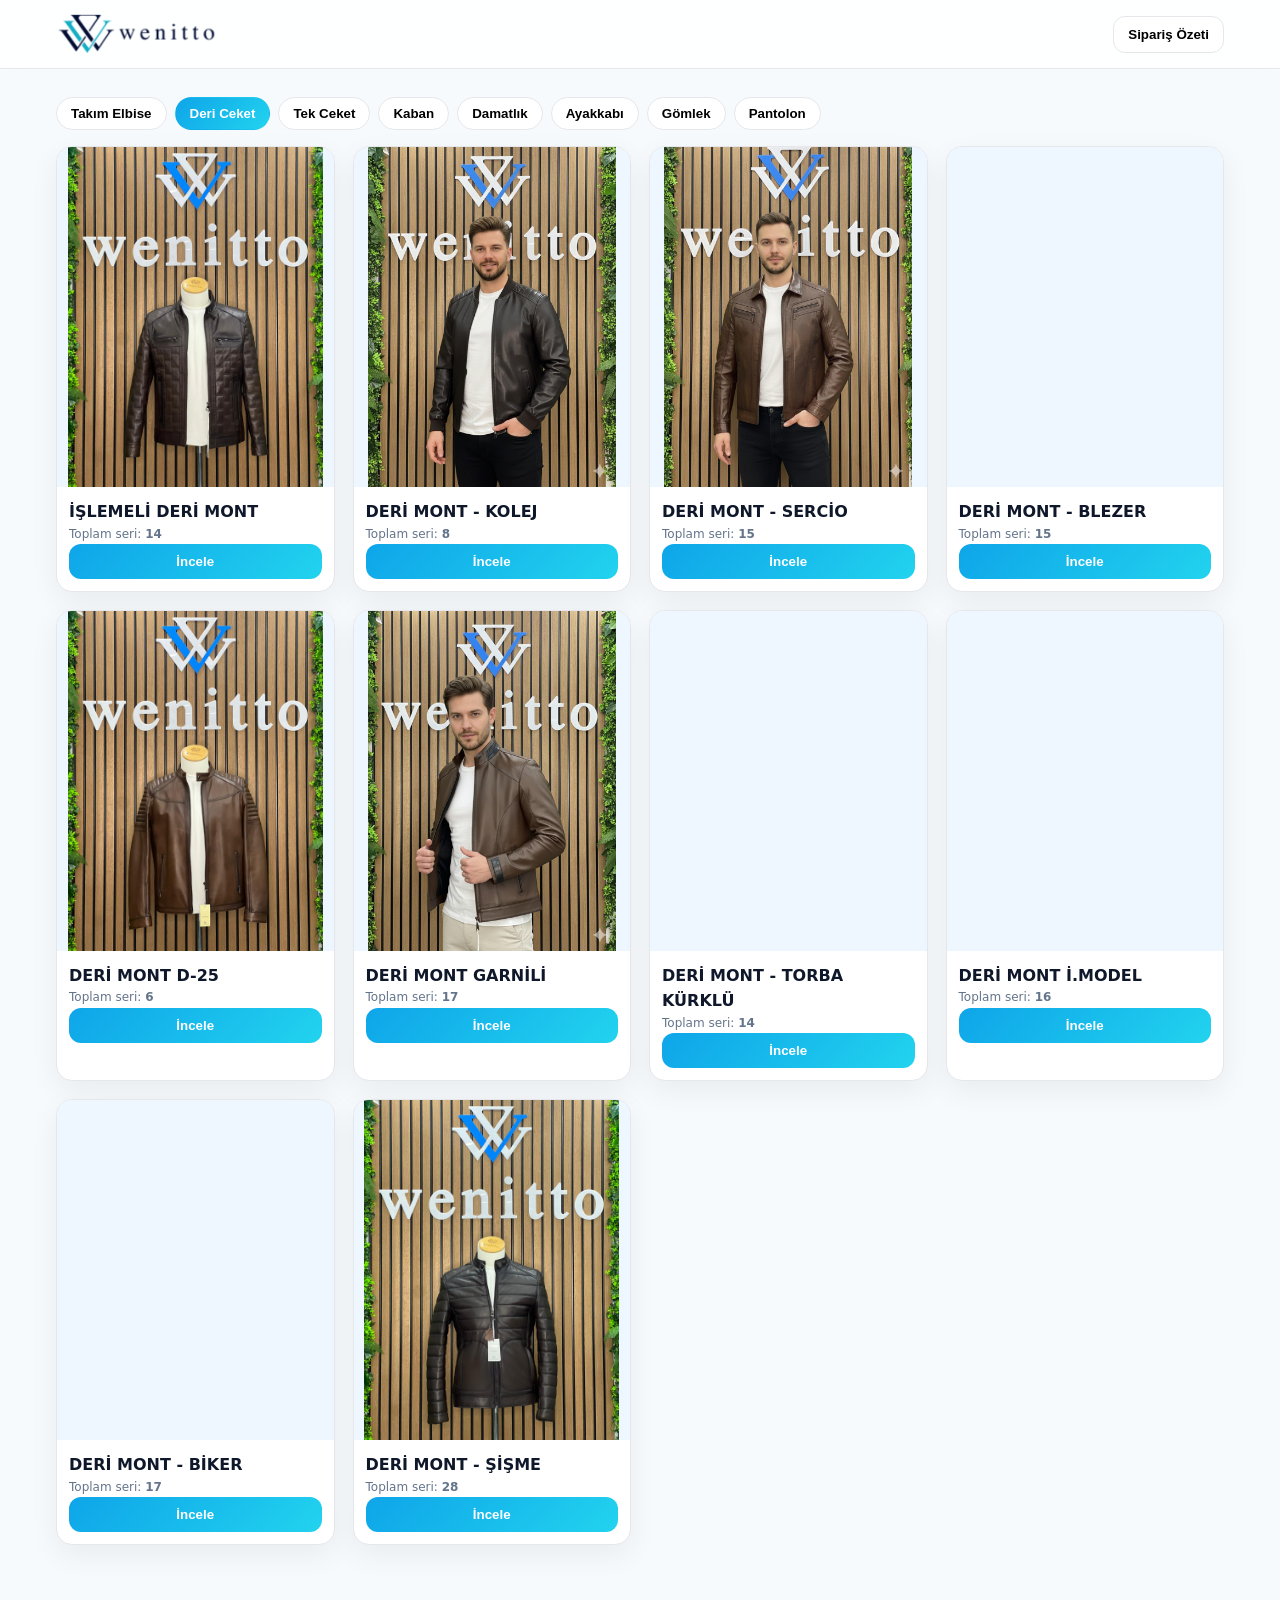
==== commit c691d2f4: "Update index.html" ====
--- a/index.html
+++ b/index.html
@@ -133,9 +133,9 @@
     name:"İŞLEMELİ DERİ MONT",
     sizes:[...SIZE_SET],
     variants:[
-      { color:"Kahve",  sku:"WN04RF007-KAH",  img:"https://via.placeholder.com/600x750?text=WN04SF053-KAH",
+      { color:"Kahve",  sku:"WN04RF007-KAH",  img:"İŞLEMELER KAHVE.jpg",
         stockMap:{ "3XL":7, "2XL":7, "L":7, "M":7, "XL":7 } },
-      { color:"Siyah",  sku:"WN04RF007-SIY",  img:"https://via.placeholder.com/600x750?text=WN04SF053-SIY",
+      { color:"Siyah",  sku:"WN04RF007-SIY",  img:"İŞLEMELİ SİYAH.jpg",
         stockMap:{ "3XL":7, "2XL":7, "L":7, "M":7, "XL":7 } },
     ]
   },
@@ -147,11 +147,11 @@
     name:"DERİ MONT - KOLEJ",
     sizes:[...SIZE_SET],
     variants:[
-      { color:"Siyah",  sku:"WN04RF004-SIY", img:"https://via.placeholder.com/600x750?text=WN05LX110-SIY",
+      { color:"Siyah",  sku:"WN04RF004-SIY", img:"DERİ MONT - KOLEJ SİYAH.jpg",
         stockMap:{ "3XL":3, "2XL":3, "L":3, "M":3, "XL":3 } },
-      { color:"Kahve",  sku:"WN04RF004-KAH", img:"https://via.placeholder.com/600x750?text=WN05LX110-KAH",
+      { color:"Kahve",  sku:"WN04RF004-KAH", img:"KOLEJ KAHVE.jpg",
         stockMap:{ "3XL":2, "2XL":2, "L":2, "M":2, "XL":2 } },
-      { color:"Taba",  sku:"WN04RF004-TAB", img:"https://via.placeholder.com/600x750?text=WN05LX110-KAH",
+      { color:"Taba",  sku:"WN04RF004-TAB", img:"KOLEJTABA.jpg",
         stockMap:{ "3XL":3, "2XL":3, "L":3, "M":3, "XL":3 } },
     ]
   },
@@ -163,11 +163,11 @@
     name:"DERİ MONT - SERCİO",
     sizes:[...SIZE_SET],
     variants:[
-      { color:"Kahve",  sku:"WN04KL003-KAH",  img:"https://via.placeholder.com/600x750?text=WN04SF053-KAH",
+      { color:"Kahve",  sku:"WN04KL003-KAH",  img:"DERİ MONT - SERCİO KAHVE.jpg",
         stockMap:{ "3XL":5, "2XL":5, "L":5, "M":5, "XL":5 } },
-      { color:"Siyah",  sku:"WN04KL003-SIY",  img:"https://via.placeholder.com/600x750?text=WN04SF053-SIY",
+      { color:"Siyah",  sku:"WN04KL003-SIY",  img:"DERİ MONT - SERCİO SİYAH .jpg",
         stockMap:{ "3XL":7, "2XL":7, "L":7, "M":7, "XL":7 } },
-       { color:"Taba",  sku:"WN04KL003-TAB",  img:"https://via.placeholder.com/600x750?text=WN04SF053-SIY",
+       { color:"Taba",  sku:"WN04KL003-TAB",  img:"SERCİO TABA.jpg",
         stockMap:{ "3XL":4, "2XL":4, "L":4, "M":3, "XL":4 } },
     ]
   },
@@ -178,9 +178,9 @@
     name:"DERİ MONT - BLEZER",
     sizes:[...SIZE_SET],
     variants:[
-      { color:"Kahve",  sku:"WN04KL001-KAH",  img:"https://via.placeholder.com/600x750?text=WN04SF053-KAH",
+      { color:"Kahve",  sku:"WN04KL001-KAH",  img:"BLAZER TABA",
         stockMap:{ "3XL":6, "2XL":10, "L":15, "M":10, "XL":15, "S":10 } },
-      { color:"Siyah",  sku:"WN04KL001-SIY",  img:"https://via.placeholder.com/600x750?text=WN04SF053-SIY",
+      { color:"Siyah",  sku:"WN04KL001-SIY",  img:"BLAZWR SİYSJ.jpg",
         stockMap:{ "3XL":9, "2XL":13, "L":17, "M":13, "XL":18, "S":13 } },
     ]
   },
@@ -191,9 +191,9 @@
     name:"DERİ MONT D-25",
     sizes:[...SIZE_SET],
     variants:[
-      { color:"Antik",  sku:"WN04SF038-ANT",  img:"https://via.placeholder.com/600x750?text=WN04SF053-KAH",
+      { color:"Antik",  sku:"WN04SF038-ANT",  img:"D 25 TABA.jpg",
         stockMap:{ "3XL":4, "2XL":5, "L":5, "M":5, "XL":5 } },
-      { color:"Siyah",  sku:"WN04SF038-SIY",  img:"https://via.placeholder.com/600x750?text=WN04SF053-SIY",
+      { color:"Siyah",  sku:"WN04SF038-SIY",  img:"D25 SİAY.jpg",
         stockMap:{ "3XL":5, "2XL":5, "L":5, "M":2, "XL":5 } },
     ]
   },
@@ -204,11 +204,11 @@
     name:"DERİ MONT  GARNİLİ",
     sizes:[...SIZE_SET],
     variants:[
-      { color:"Kahve",  sku:"WN04RF005-KAH",  img:"https://via.placeholder.com/600x750?text=WN04SF053-KAH",
+      { color:"Kahve",  sku:"WN04RF005-KAH",  img:"GARNİNİ KAHVE .jpg",
         stockMap:{ "3XL":5, "2XL":5, "L":5, "M":5, "XL":5 } },
-      { color:"Siyah",  sku:"WN04RF005-SIY",  img:"https://via.placeholder.com/600x750?text=WN04SF053-SIY",
+      { color:"Siyah",  sku:"WN04RF005-SIY",  img:"GARNİLİ SİYAH.jpg",
         stockMap:{ "3XL":7, "2XL":7, "L":7, "M":7, "XL":7 } },
-      { color:"Yeşil",  sku:"WN04RF005-YEŞ",  img:"https://via.placeholder.com/600x750?text=WN04SF053-SIY",
+      { color:"Yeşil",  sku:"WN04RF005-YEŞ",  img:"GARNİLİ YEŞİL.jpg",
         stockMap:{ "3XL":5, "2XL":5, "L":5, "M":5, "XL":5 } },
     ]
   },
@@ -235,11 +235,11 @@
     name:"DERİ MONT İ.MODEL",
     sizes:[...SIZE_SET],
     variants:[
-      { color:"Kahve",  sku:"WN04RF006-KAH",  img:"https://via.placeholder.com/600x750?text=WN04SF053-KAH",
+      { color:"Kahve",  sku:"WN04RF006-KAH",  img:"İ MODEL KAHVE",
         stockMap:{ "2XL":5, "L":5, "M":5, "XL":5, "S":5 } },
-      { color:"Siyah",  sku:"WN04RF006-SIY",  img:"https://via.placeholder.com/600x750?text=WN04SF053-SIY",
+      { color:"Siyah",  sku:"WN04RF006-SIY",  img:"İ MODEL SİYAH.jpg",
         stockMap:{ "2XL":6, "L":6, "M":6, "XL":6, "S":6 } },
-      { color:"Taba",  sku:"WN04RF006-TAB",  img:"https://via.placeholder.com/600x750?text=WN04SF053-SIY",
+      { color:"Taba",  sku:"WN04RF006-TAB",  img:"İ MODEL TABA",
         stockMap:{ "2XL":5, "L":5, "M":5, "XL":5, "S":5 } },
       
     ]
@@ -251,11 +251,11 @@
     name:"DERİ MONT - BİKER",
     sizes:[...SIZE_SET],
     variants:[
-      { color:"Kahve",  sku:"WN04SF053-KAH",  img:"https://via.placeholder.com/600x750?text=WN04SF053-KAH",
+      { color:"Kahve",  sku:"WN04SF053-KAH",  img:"DERİ MONT - BİKER",
         stockMap:{ "3XL":5, "2XL":5, "L":5, "M":5, "XL":5 } },
-      { color:"Siyah",  sku:"WN04SF0533-SIY",  img:"https://via.placeholder.com/600x750?text=WN04SF053-SIY",
+      { color:"Siyah",  sku:"WN04SF0533-SIY",  img:"BİKER SİYAH.jpg",
         stockMap:{ "3XL":7, "2XL":7, "L":7, "M":7, "XL":7 } },
-       { color:"Taba",  sku:"WN04SF053-TAB",  img:"https://via.placeholder.com/600x750?text=WN04SF053-SIY",
+       { color:"Taba",  sku:"WN04SF053-TAB",  img:"BİKER TABA.jpg",
         stockMap:{ "3XL":5, "2XL":5, "L":5, "M":5, "XL":5 } },
     ]
   },
@@ -265,11 +265,11 @@
     name:"DERİ MONT - ŞİŞME",
     sizes:[...SIZE_SET],
     variants:[
-      { color:"Kahve",  sku:"WN04SF053-KAH",  img:"https://via.placeholder.com/600x750?text=WN04SF053-KAH",
+      { color:"Kahve",  sku:"WN04SF053-KAH",  img:"ŞİŞME KAHVE.jpg",
         stockMap:{ "3XL":7, "2XL":7, "L":7, "M":7, "XL":7, "S":7 } },
-      { color:"Siyah",  sku:"WN04SF0533-SIY",  img:"https://via.placeholder.com/600x750?text=WN04SF053-SIY",
+      { color:"Siyah",  sku:"WN04SF0533-SIY",  img:"ŞİŞME SİYAH.jpg",
         stockMap:{ "3XL":11, "2XL":11, "L":11, "M":11, "XL":11, "S":11 } },
-       { color:"Taba",  sku:"WN04SF053-TAB",  img:"https://via.placeholder.com/600x750?text=WN04SF053-SIY",
+       { color:"Taba",  sku:"WN04SF053-TAB",  img:"TABA ŞİŞME.jpg",
         stockMap:{ "3XL":10, "2XL":10, "L":10, "M":10, "XL":10, "S":10 } },
     ]
   },
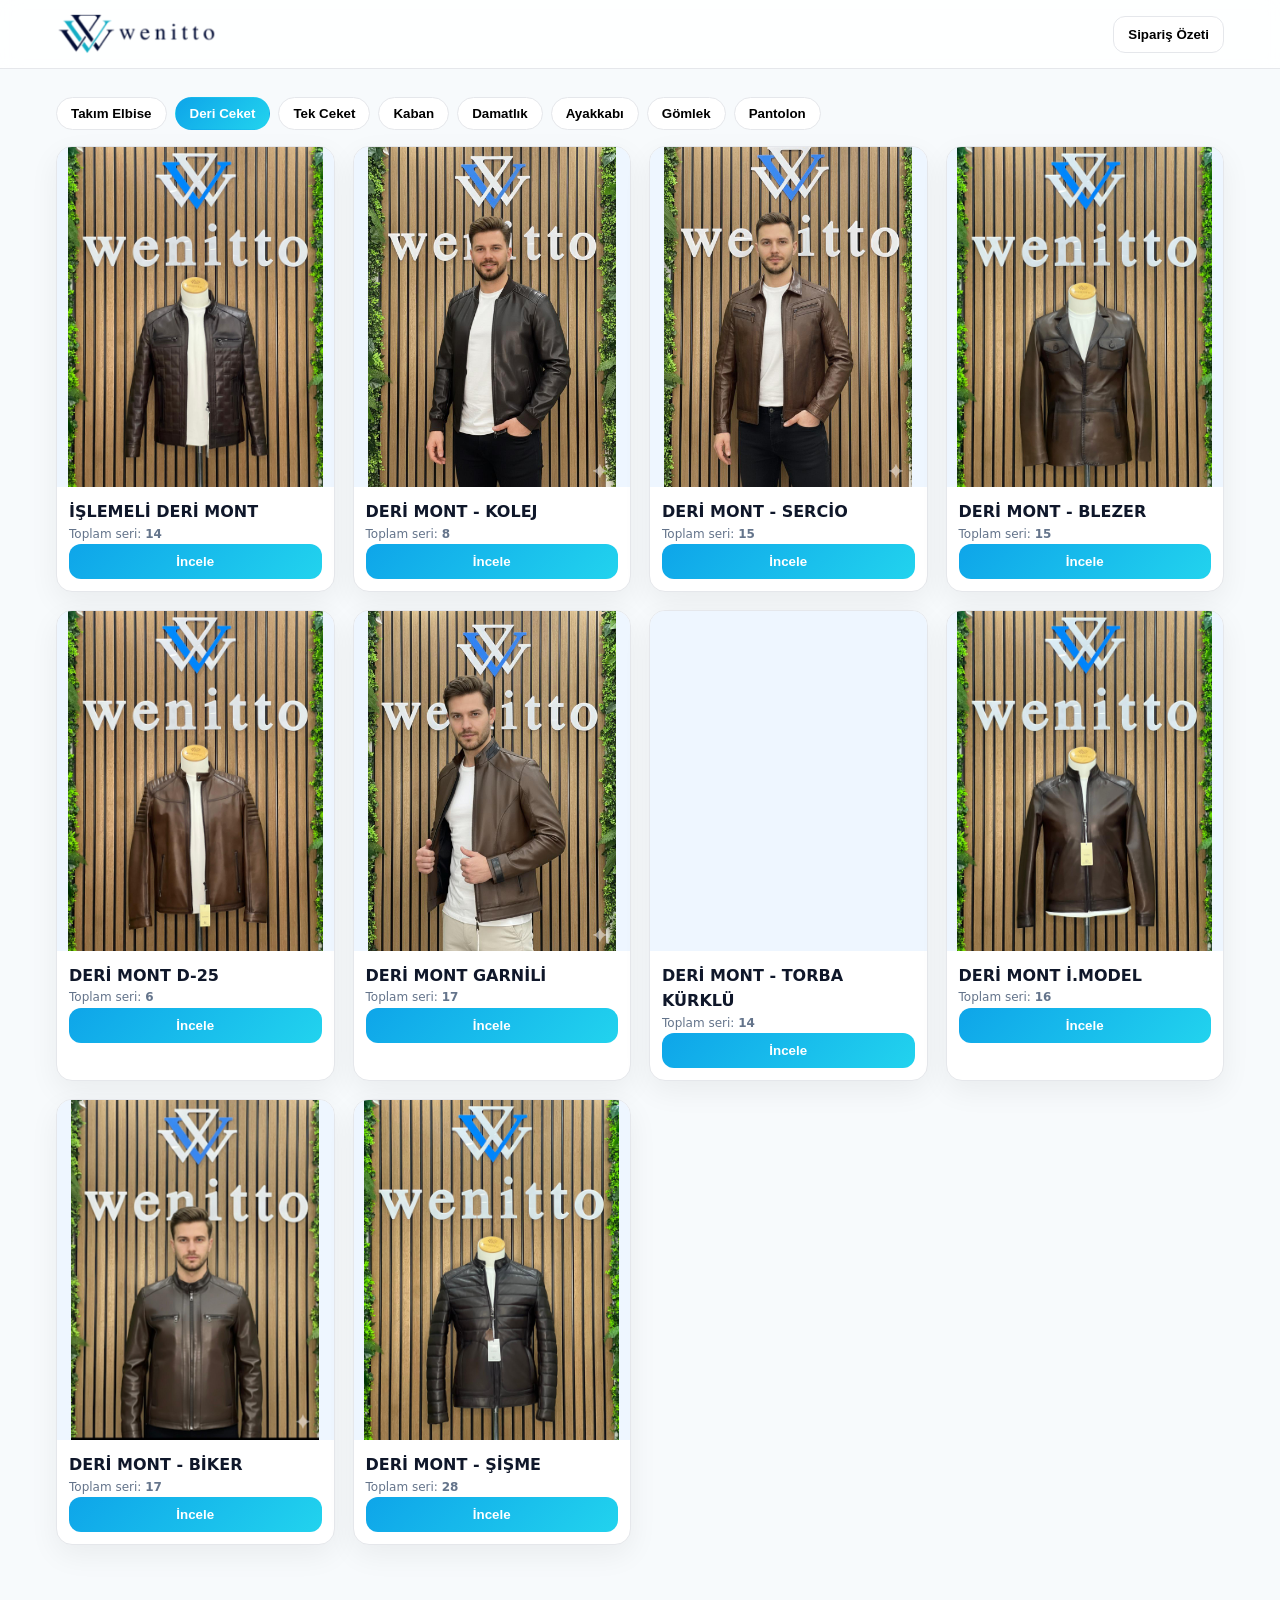
==== commit 28f2d15f: "Update index.html" ====
--- a/index.html
+++ b/index.html
@@ -178,7 +178,7 @@
     name:"DERİ MONT - BLEZER",
     sizes:[...SIZE_SET],
     variants:[
-      { color:"Kahve",  sku:"WN04KL001-KAH",  img:"BLAZER TABA",
+      { color:"Kahve",  sku:"WN04KL001-KAH",  img:"BLAZER TABA.jpg",
         stockMap:{ "3XL":6, "2XL":10, "L":15, "M":10, "XL":15, "S":10 } },
       { color:"Siyah",  sku:"WN04KL001-SIY",  img:"BLAZWR SİYSJ.jpg",
         stockMap:{ "3XL":9, "2XL":13, "L":17, "M":13, "XL":18, "S":13 } },
@@ -235,11 +235,11 @@
     name:"DERİ MONT İ.MODEL",
     sizes:[...SIZE_SET],
     variants:[
-      { color:"Kahve",  sku:"WN04RF006-KAH",  img:"İ MODEL KAHVE",
+      { color:"Kahve",  sku:"WN04RF006-KAH",  img:"İ MODEL KAHVE.jpg",
         stockMap:{ "2XL":5, "L":5, "M":5, "XL":5, "S":5 } },
       { color:"Siyah",  sku:"WN04RF006-SIY",  img:"İ MODEL SİYAH.jpg",
         stockMap:{ "2XL":6, "L":6, "M":6, "XL":6, "S":6 } },
-      { color:"Taba",  sku:"WN04RF006-TAB",  img:"İ MODEL TABA",
+      { color:"Taba",  sku:"WN04RF006-TAB",  img:"İ MODEL TABA.jpg",
         stockMap:{ "2XL":5, "L":5, "M":5, "XL":5, "S":5 } },
       
     ]
@@ -251,7 +251,7 @@
     name:"DERİ MONT - BİKER",
     sizes:[...SIZE_SET],
     variants:[
-      { color:"Kahve",  sku:"WN04SF053-KAH",  img:"DERİ MONT - BİKER",
+      { color:"Kahve",  sku:"WN04SF053-KAH",  img:"DERİ MONT - BİKER.jpg",
         stockMap:{ "3XL":5, "2XL":5, "L":5, "M":5, "XL":5 } },
       { color:"Siyah",  sku:"WN04SF0533-SIY",  img:"BİKER SİYAH.jpg",
         stockMap:{ "3XL":7, "2XL":7, "L":7, "M":7, "XL":7 } },
